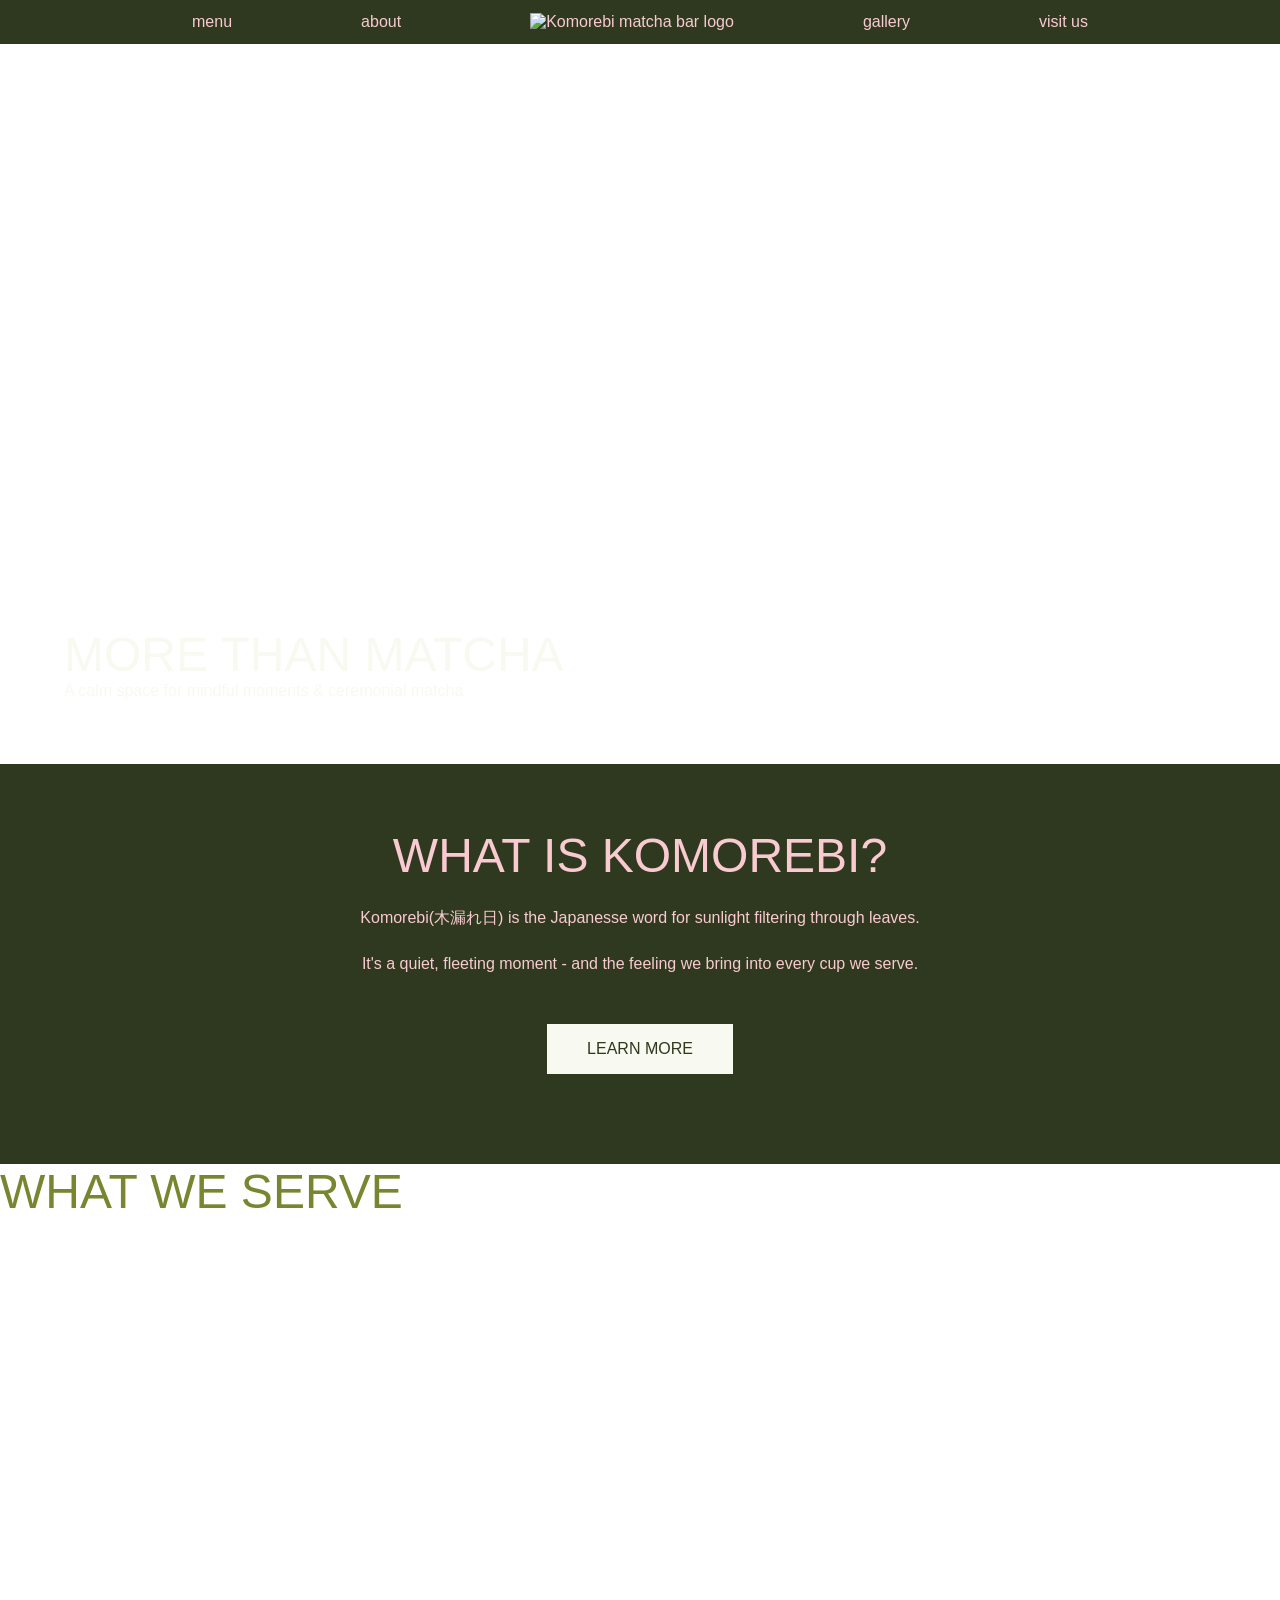
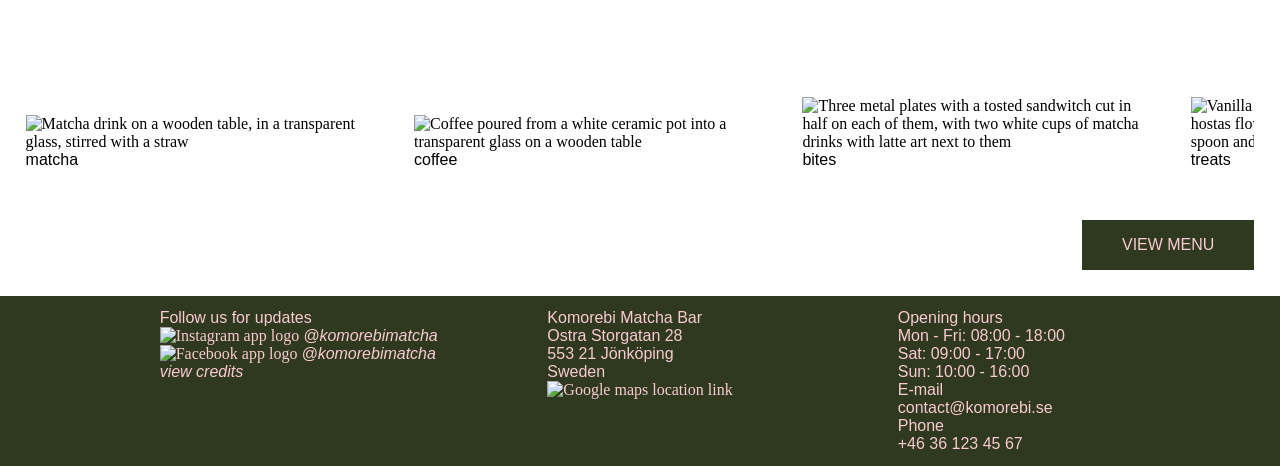
==== index.html @ c8e09ae4 "Finished css for homepage" ====
<!DOCTYPE html>
<html lang="en">
<head>
    <meta charset="UTF-8">
    <meta name="viewport" content="width=device-width, initial-scale=1.0">
    <link rel="stylesheet" href="https://use.typekit.net/qrz1wng.css">
    <link rel="stylesheet" href="https://use.typekit.net/qrz1wng.css">
    <link rel="stylesheet" href="CSS/main.css">
    <link rel="stylesheet" href="CSS/home.css">
    <title>Komorebi - Matcha Bar</title>
</head>
<body>
    <header>
        <a href="menu.html">menu</a>
        <a href="about.html">about</a>
        <a href="index.html"><img src="" alt="Komorebi matcha bar logo"></a>
        <a href="gallery.html">gallery</a>
        <a href="visit.html">visit us</a>
    </header>
    <main>
        <section id="hero">
            <h1>MORE THAN MATCHA</h1>
            <p>A calm space for mindful moments & ceremonial matcha</p>
        </section>
        <section id="about">
            <h1>WHAT IS KOMOREBI?</h1>
            <p>Komorebi(木漏れ日) is the Japanesse word for sunlight filtering through leaves.</p>
            <p>It's a quiet, fleeting moment - and the feeling we bring into every cup we serve.</p>
            <button id="white">LEARN MORE</button>
        </section>
        <section id="serve">
            <h1>WHAT WE SERVE</h1>
            <div id="items">
                <div class="serve-item">
                    <img src="" alt="Matcha drink on a wooden table, in a transparent glass, stirred with a straw">
                    <p>matcha</p>
                </div>
                <div class="serve-item">
                    <img src="" alt="Coffee poured from a white ceramic pot into a transparent glass on a wooden table">
                    <p>coffee</p>
                </div>
                <div class="serve-item">
                    <img src="" alt="Three metal plates with a tosted sandwitch cut in half on each of them, with two white cups of matcha drinks with latte art next to them">
                    <p>bites</p>
                </div>
                <div class="serve-item">
                    <img src="" alt="Vanilla ice cream topped with matcha and purple hostas flowers, served in a metal bowl placed with a spoon and napkins on a ceramic plate">
                    <p>treats</p>
                </div>
            </div>
            <button id="green">VIEW MENU</button>
        </section>

    </main>
    <footer>
        <section class="left">
            <h3>Follow us for updates</h3>
            <div class="social">
                <img src="" alt="Instagram app logo">
                <a href="">@komorebimatcha</a>
            </div>
            <div class="social">
                <img src="" alt="Facebook app logo">
                <a href="">@komorebimatcha</a>
            </div>
            <a href="credits.html">view credits</a>
        </section>
        <section class="middle">
            <h3>Komorebi Matcha Bar</h3>
            <p>Ostra Storgatan 28</p>
            <p>553 21 Jönköping</p>
            <p>Sweden</p>
            <img src="" alt="Google maps location link">
        </section>
        <section class="right">
            <h3>Opening hours</h3>
            <p>Mon - Fri: 08:00 - 18:00</p>
            <p>Sat: 09:00 - 17:00</p>
            <p>Sun: 10:00 - 16:00</p>
            <h3>E-mail</h3>
            <p>contact@komorebi.se</p>
            <h3>Phone</h3>
            <p>+46 36 123 45 67</p>
        </section>
    </footer>
    
</body>
</html>
---- CSS/main.css ----
* {
    margin: 0;
    padding: 0;
    box-sizing: border-box;
}

html {
    --dark-green: #2E391F;
    --pink: #FACAD1;
    --light-green: #788630;
    --white: #F8F9F0;
}

h1 {
    font-family: "am-novecento", sans-serif;
    font-weight: 400;
    font-style: normal;
    font-size: 3rem;
}

h2 {
    font-family: "poppins", sans-serif;
    font-weight: 300;
    font-style: normal;
    font-size: 1.5rem;
}

h3 {
    font-family: "poppins", sans-serif;
    font-weight: 500;
    font-style: normal;
    font-size: 1rem;
}

p {
    font-family: "poppins", sans-serif;
    font-weight: 300;
    font-style: normal;
    font-size: 1rem;
}

a {
    font-family: "poppins", sans-serif;
    font-weight: 300;
    font-style: normal;
}

header {
    background-color: var(--dark-green);
    color: var(--pink);
    display: flex;
    justify-content: space-between;
    align-items: center;
    padding: 1vw 15vw;
}

header a {
    color: var(--pink);
    text-decoration: none;
}

footer {
    background-color: var(--dark-green);
    color: var(--pink);
    padding: 2%;
    display: grid;
    grid-template-columns: repeat(3, 1fr);
    justify-items: center;
    padding: 1vw 10vw;
    /* flex-direction: row;
    justify-content: space-evenly; */
}

footer a {
    text-decoration: none;
    color: var(--pink);
    font-style: italic;
}
---- CSS/home.css ----
#hero {
    background-image: url("../images/hero.jpg");
    background-size: cover;
    background-position: center;
    height: 80vh;
    display: flex;
    flex-direction: column;
    justify-content: flex-end;
    align-items: left;
    padding: 5vw;
    color: var(--white);
}

#about {
    display: flex;
    flex-direction: column;
    align-items: center;
    padding: 5vw;
    gap: 2vw;
    background-color: var(--dark-green);
    color: var(--pink);
}

#serve {
    display: flex;
    flex-direction: column;
}

#serve h1 {
    color: var(--light-green);
}

#items {
    display: grid;
    grid-template-columns: repeat( 4 , 350px);
    /* flex-wrap: nowrap; */
    overflow-x: auto;
    gap: 3vw;
    margin: 2vw;
}

.serve-item {
    /* width: 200px; */
    aspect-ratio: 2/3;
    justify-items: center;
    align-content: flex-end;
    /* background-color: var(--pink); */
}

button {
    border: none;
    padding: 1rem 2.5rem;
    font-family: "poppins", sans-serif;
    font-weight: 500;
    font-style: normal;
    font-size: 1rem;
    margin: 2vw;
    cursor: pointer;
}

#white {
    background-color: var(--white);
    color: var(--dark-green);
}

#green {
    background-color: var(--dark-green);
    color: var(--pink);
    align-self: flex-end;
}
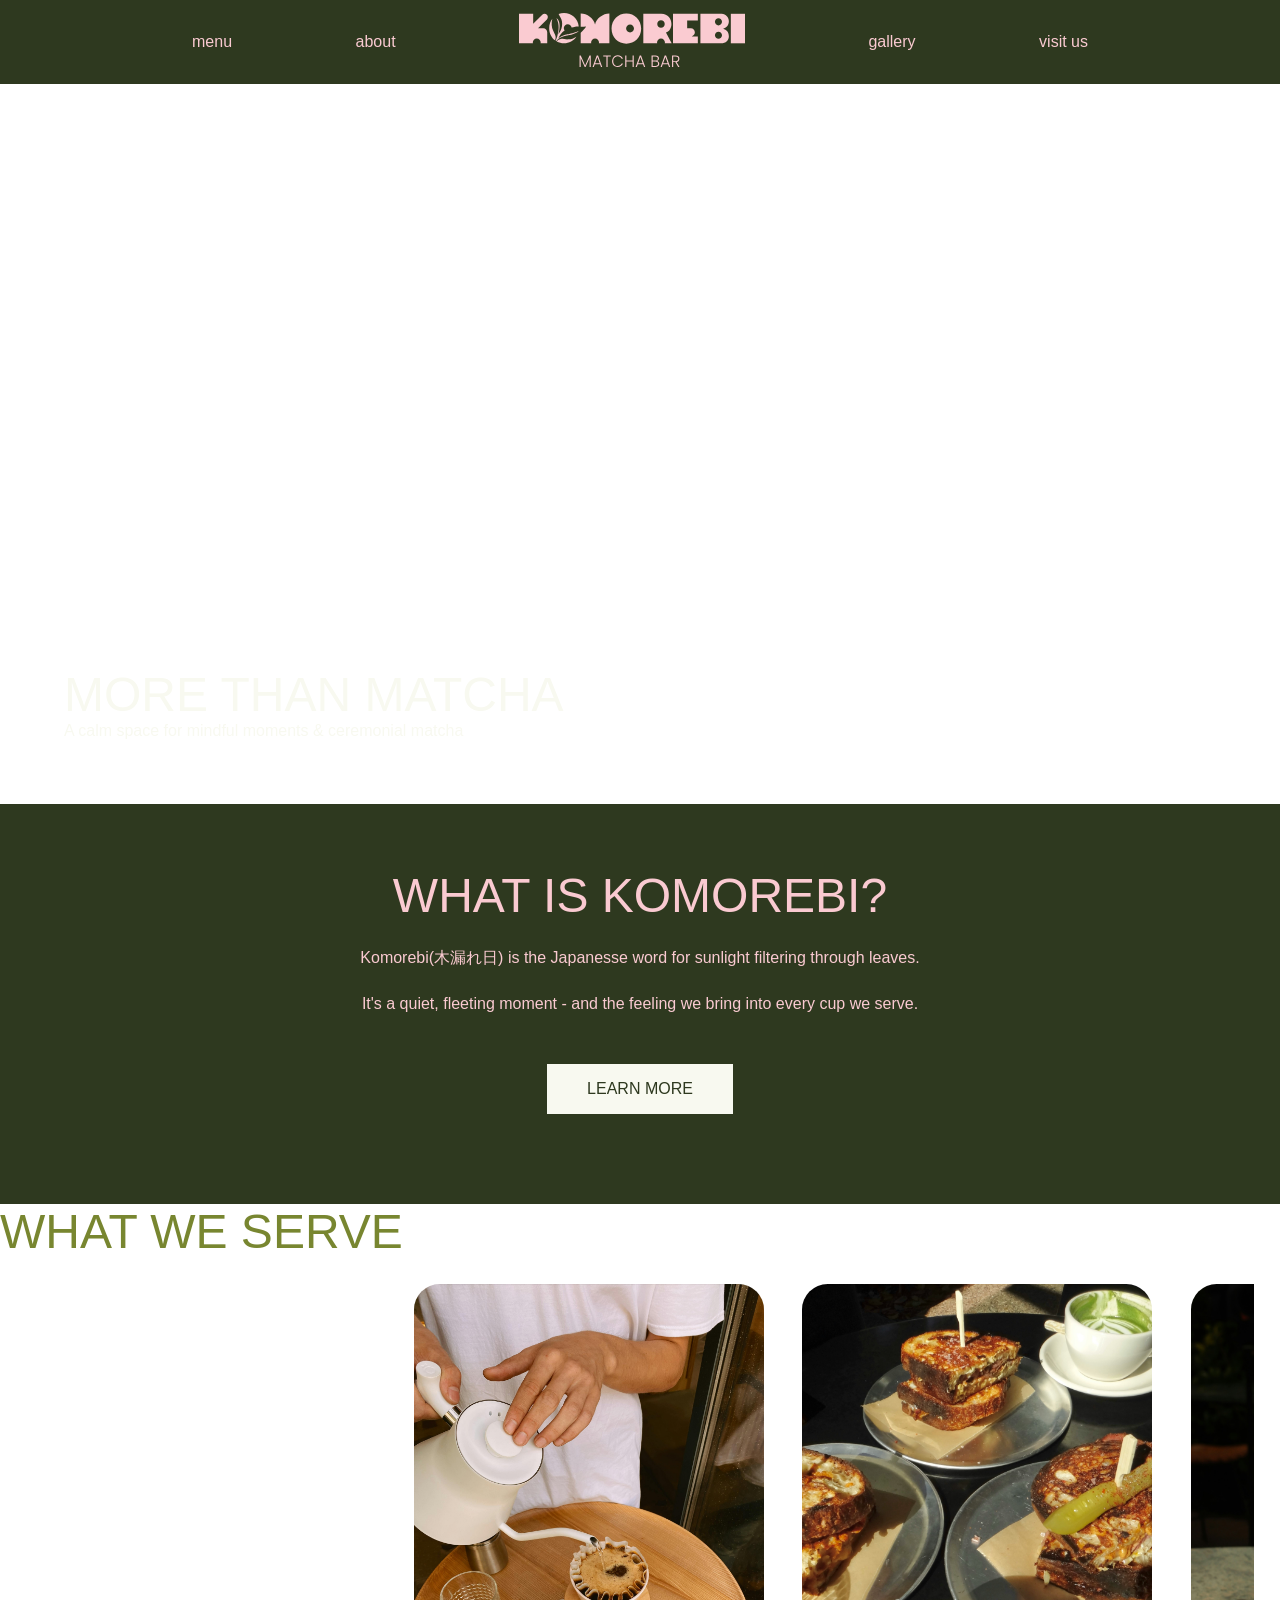
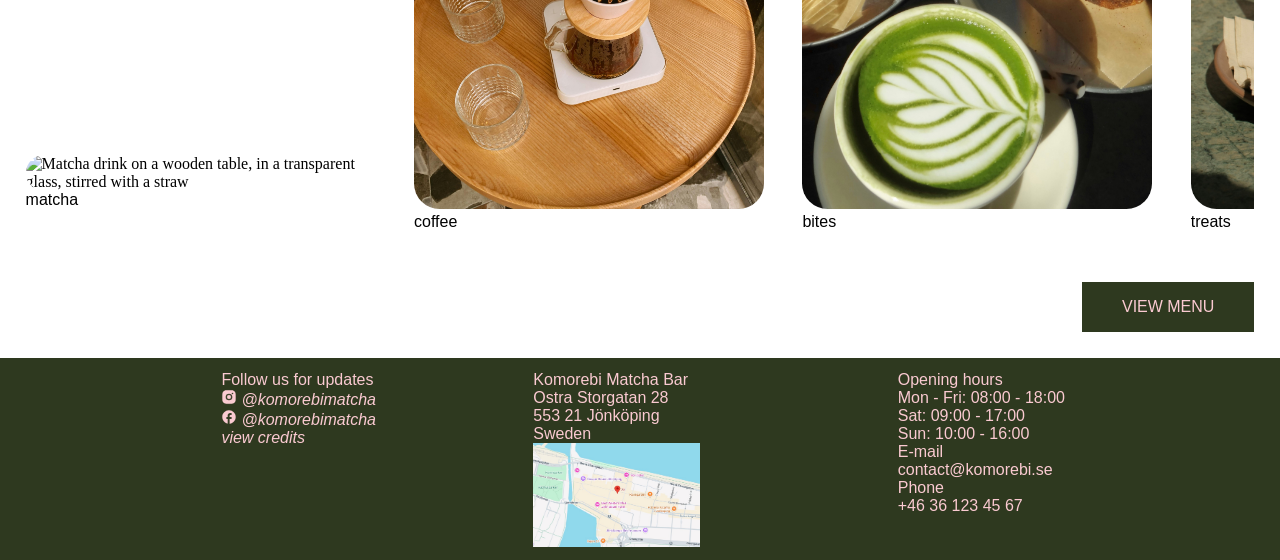
==== commit 0be5d922: "Filled all photos and icons" ====
--- a/index.html
+++ b/index.html
@@ -13,7 +13,7 @@
     <header>
         <a href="menu.html">menu</a>
         <a href="about.html">about</a>
-        <a href="index.html"><img src="" alt="Komorebi matcha bar logo"></a>
+        <a href="index.html"><img src="PHOTOS/logo.svg" alt="Komorebi matcha bar logo"></a>
         <a href="gallery.html">gallery</a>
         <a href="visit.html">visit us</a>
     </header>
@@ -32,19 +32,19 @@
             <h1>WHAT WE SERVE</h1>
             <div id="items">
                 <div class="serve-item">
-                    <img src="" alt="Matcha drink on a wooden table, in a transparent glass, stirred with a straw">
+                    <img src="PHOTOS\iced-matcha-swirl.jpg" alt="Matcha drink on a wooden table, in a transparent glass, stirred with a straw">
                     <p>matcha</p>
                 </div>
                 <div class="serve-item">
-                    <img src="" alt="Coffee poured from a white ceramic pot into a transparent glass on a wooden table">
+                    <img src="PHOTOS\filter-coffee.jpg" alt="Coffee poured from a white ceramic pot into a transparent glass on a wooden table">
                     <p>coffee</p>
                 </div>
                 <div class="serve-item">
-                    <img src="" alt="Three metal plates with a tosted sandwitch cut in half on each of them, with two white cups of matcha drinks with latte art next to them">
+                    <img src="PHOTOS\bites.jpg" alt="Three metal plates with a tosted sandwitch cut in half on each of them, with two white cups of matcha drinks with latte art next to them">
                     <p>bites</p>
                 </div>
                 <div class="serve-item">
-                    <img src="" alt="Vanilla ice cream topped with matcha and purple hostas flowers, served in a metal bowl placed with a spoon and napkins on a ceramic plate">
+                    <img src="PHOTOS\matcha-soft-serve.jpg" alt="Vanilla ice cream topped with matcha and purple hostas flowers, served in a metal bowl placed with a spoon and napkins on a ceramic plate">
                     <p>treats</p>
                 </div>
             </div>
@@ -56,11 +56,11 @@
         <section class="left">
             <h3>Follow us for updates</h3>
             <div class="social">
-                <img src="" alt="Instagram app logo">
+                <img src="PHOTOS\instagram-icon.svg" alt="Instagram app logo">
                 <a href="">@komorebimatcha</a>
             </div>
             <div class="social">
-                <img src="" alt="Facebook app logo">
+                <img src="PHOTOS\facebook-icon.svg" alt="Facebook app logo">
                 <a href="">@komorebimatcha</a>
             </div>
             <a href="credits.html">view credits</a>
@@ -70,7 +70,7 @@
             <p>Ostra Storgatan 28</p>
             <p>553 21 Jönköping</p>
             <p>Sweden</p>
-            <img src="" alt="Google maps location link">
+            <img src="PHOTOS\maps-location.jpg" alt="Google maps location link">
         </section>
         <section class="right">
             <h3>Opening hours</h3>
--- a/CSS/main.css
+++ b/CSS/main.css
@@ -54,6 +54,10 @@
     padding: 1vw 15vw;
 }
 
+header img {
+    height: 6vh;
+}
+
 header a {
     color: var(--pink);
     text-decoration: none;
@@ -62,7 +66,7 @@
 footer {
     background-color: var(--dark-green);
     color: var(--pink);
-    padding: 2%;
+    /* padding: 2%; */
     display: grid;
     grid-template-columns: repeat(3, 1fr);
     justify-items: center;
@@ -75,4 +79,22 @@
     text-decoration: none;
     color: var(--pink);
     font-style: italic;
+}
+
+footer .middle img {
+    width: 60%;
+    height: auto;
+}
+
+footer .middle {
+    grid-column: 2;
+    padding: 0 0 0 5vw;
+    display: flex;
+    flex-direction: column;
+    align-self: center;
+    /* align-items: center; */
+}
+
+footer .left img {
+    height: 1rem;
 }
--- a/CSS/home.css
+++ b/CSS/home.css
@@ -1,5 +1,5 @@
 #hero {
-    background-image: url("../images/hero.jpg");
+    background-image: url("../PHOTOS/landing-page-hero.jpg");
     background-size: cover;
     background-position: center;
     height: 80vh;
@@ -37,6 +37,7 @@
     overflow-x: auto;
     gap: 3vw;
     margin: 2vw;
+    scrollbar-width: none;
 }
 
 .serve-item {
@@ -45,6 +46,11 @@
     justify-items: center;
     align-content: flex-end;
     /* background-color: var(--pink); */
+}
+
+.serve-item img {
+    height: 100%;
+    border-radius: 2vw;
 }
 
 button {
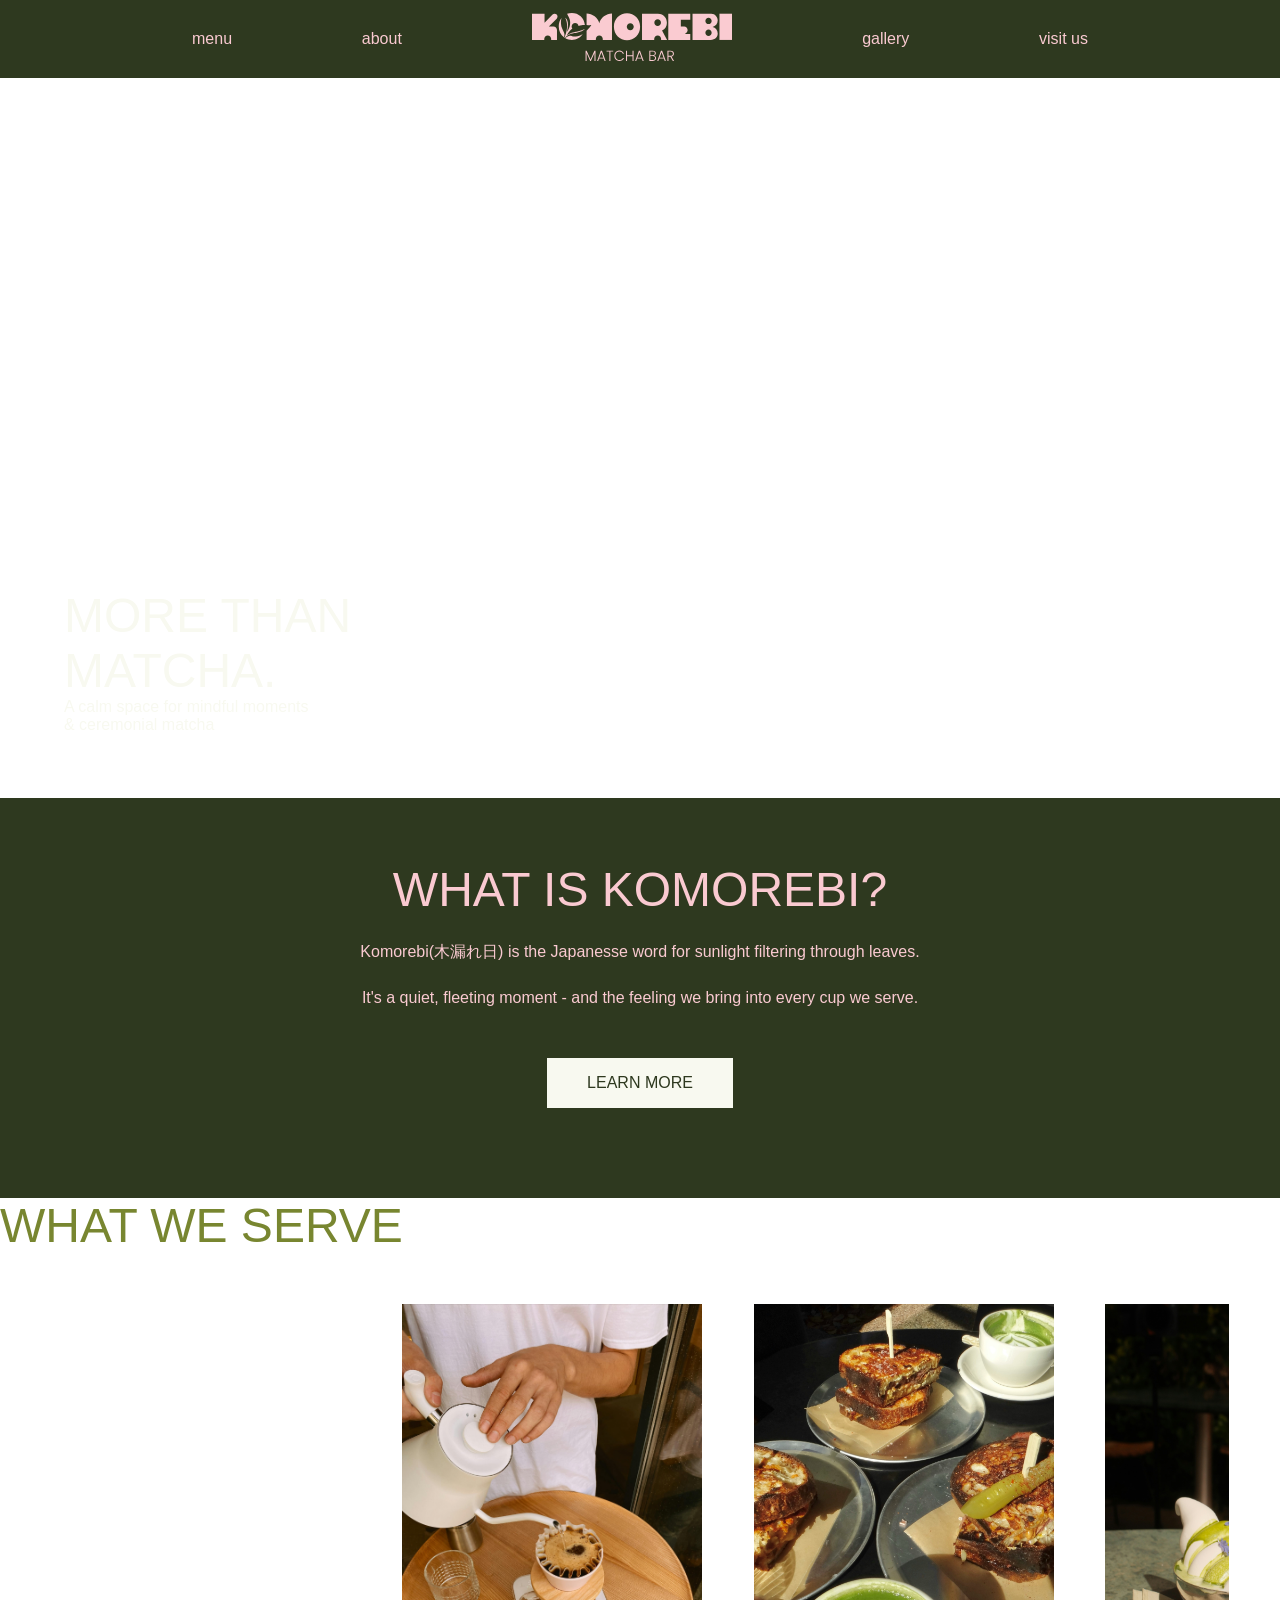
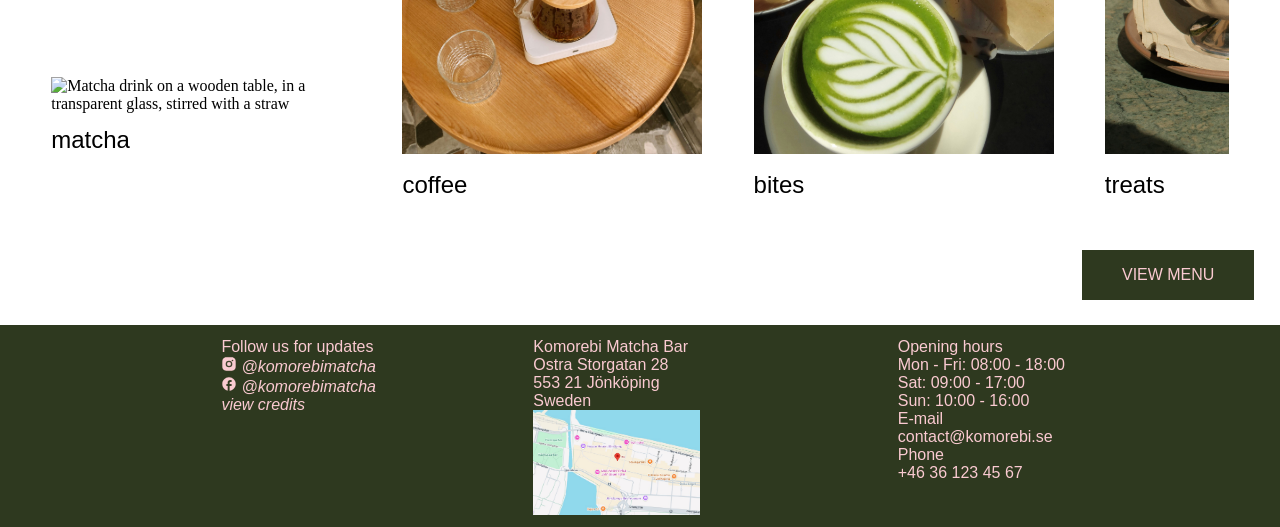
==== commit fb1af4f9: "Small changes" ====
--- a/index.html
+++ b/index.html
@@ -19,8 +19,8 @@
     </header>
     <main>
         <section id="hero">
-            <h1>MORE THAN MATCHA</h1>
-            <p>A calm space for mindful moments & ceremonial matcha</p>
+            <h1>MORE THAN <br>MATCHA.</h1>
+            <p>A calm space for mindful moments <br>& ceremonial matcha</p>
         </section>
         <section id="about">
             <h1>WHAT IS KOMOREBI?</h1>
@@ -33,19 +33,19 @@
             <div id="items">
                 <div class="serve-item">
                     <img src="PHOTOS\iced-matcha-swirl.jpg" alt="Matcha drink on a wooden table, in a transparent glass, stirred with a straw">
-                    <p>matcha</p>
+                    <h2>matcha</h2>
                 </div>
                 <div class="serve-item">
                     <img src="PHOTOS\filter-coffee.jpg" alt="Coffee poured from a white ceramic pot into a transparent glass on a wooden table">
-                    <p>coffee</p>
+                    <h2>coffee</h2>
                 </div>
                 <div class="serve-item">
                     <img src="PHOTOS\bites.jpg" alt="Three metal plates with a tosted sandwitch cut in half on each of them, with two white cups of matcha drinks with latte art next to them">
-                    <p>bites</p>
+                    <h2>bites</h2>
                 </div>
                 <div class="serve-item">
                     <img src="PHOTOS\matcha-soft-serve.jpg" alt="Vanilla ice cream topped with matcha and purple hostas flowers, served in a metal bowl placed with a spoon and napkins on a ceramic plate">
-                    <p>treats</p>
+                    <h2>treats</h2>
                 </div>
             </div>
             <button id="green">VIEW MENU</button>
--- a/CSS/main.css
+++ b/CSS/main.css
@@ -2,6 +2,72 @@
     margin: 0;
     padding: 0;
     box-sizing: border-box;
+}
+
+@media (max-width: 1190px) {
+    html{
+        font-size: 14px;
+    }
+}
+
+@media (max-width: 1090px){
+    html{
+        font-size: 12px;
+    }
+}
+
+@media (min-width: 901px) {
+    h2 {
+        font-size: 1.5rem;
+    }
+
+    p,h3,a {
+        font-size: 1rem;
+    }
+}
+
+@media (max-width: 900px) {
+    html{
+        font-size: 10px;
+    }
+
+    p, h3, a {
+        font-size: 1.2rem;
+    }
+
+    h2 {
+        font-size: 1.8rem;
+    }
+}
+
+@media (max-width: 750px) {
+    html{
+        font-size: 8px;
+    }
+
+    p,h3,a {
+        font-size: 1.5rem;
+    }
+
+    h2 {
+        font-size: 2.25rem;
+    }
+}
+
+@media (max-width: 600px) {
+    html{
+        font-size: 6px;
+    }
+
+    p,h3,a {
+        font-size: 2rem;
+    }
+}
+
+@media (max-width: 450px) {
+    html{
+        font-size: 4px;
+    }
 }
 
 html {
@@ -22,21 +88,21 @@
     font-family: "poppins", sans-serif;
     font-weight: 300;
     font-style: normal;
-    font-size: 1.5rem;
+    /* font-size: 1.5rem; */
 }
 
 h3 {
     font-family: "poppins", sans-serif;
     font-weight: 500;
     font-style: normal;
-    font-size: 1rem;
+    /* font-size: 1rem; */
 }
 
 p {
     font-family: "poppins", sans-serif;
     font-weight: 300;
     font-style: normal;
-    font-size: 1rem;
+    /* font-size: 1rem; */
 }
 
 a {
@@ -55,7 +121,7 @@
 }
 
 header img {
-    height: 6vh;
+    height: 3rem;
 }
 
 header a {
--- a/CSS/home.css
+++ b/CSS/home.css
@@ -32,11 +32,11 @@
 
 #items {
     display: grid;
-    grid-template-columns: repeat( 4 , 350px);
+    grid-template-columns: repeat( 4 , 300px);
     /* flex-wrap: nowrap; */
     overflow-x: auto;
-    gap: 3vw;
-    margin: 2vw;
+    gap: 4vw;
+    margin: 4vw 4vw 2vw 4vw;
     scrollbar-width: none;
 }
 
@@ -50,7 +50,11 @@
 
 .serve-item img {
     height: 100%;
-    border-radius: 2vw;
+    /* border-radius: 2vw; */
+}
+
+.serve-item h2 {
+    padding: 1vw 0 0 0;
 }
 
 button {
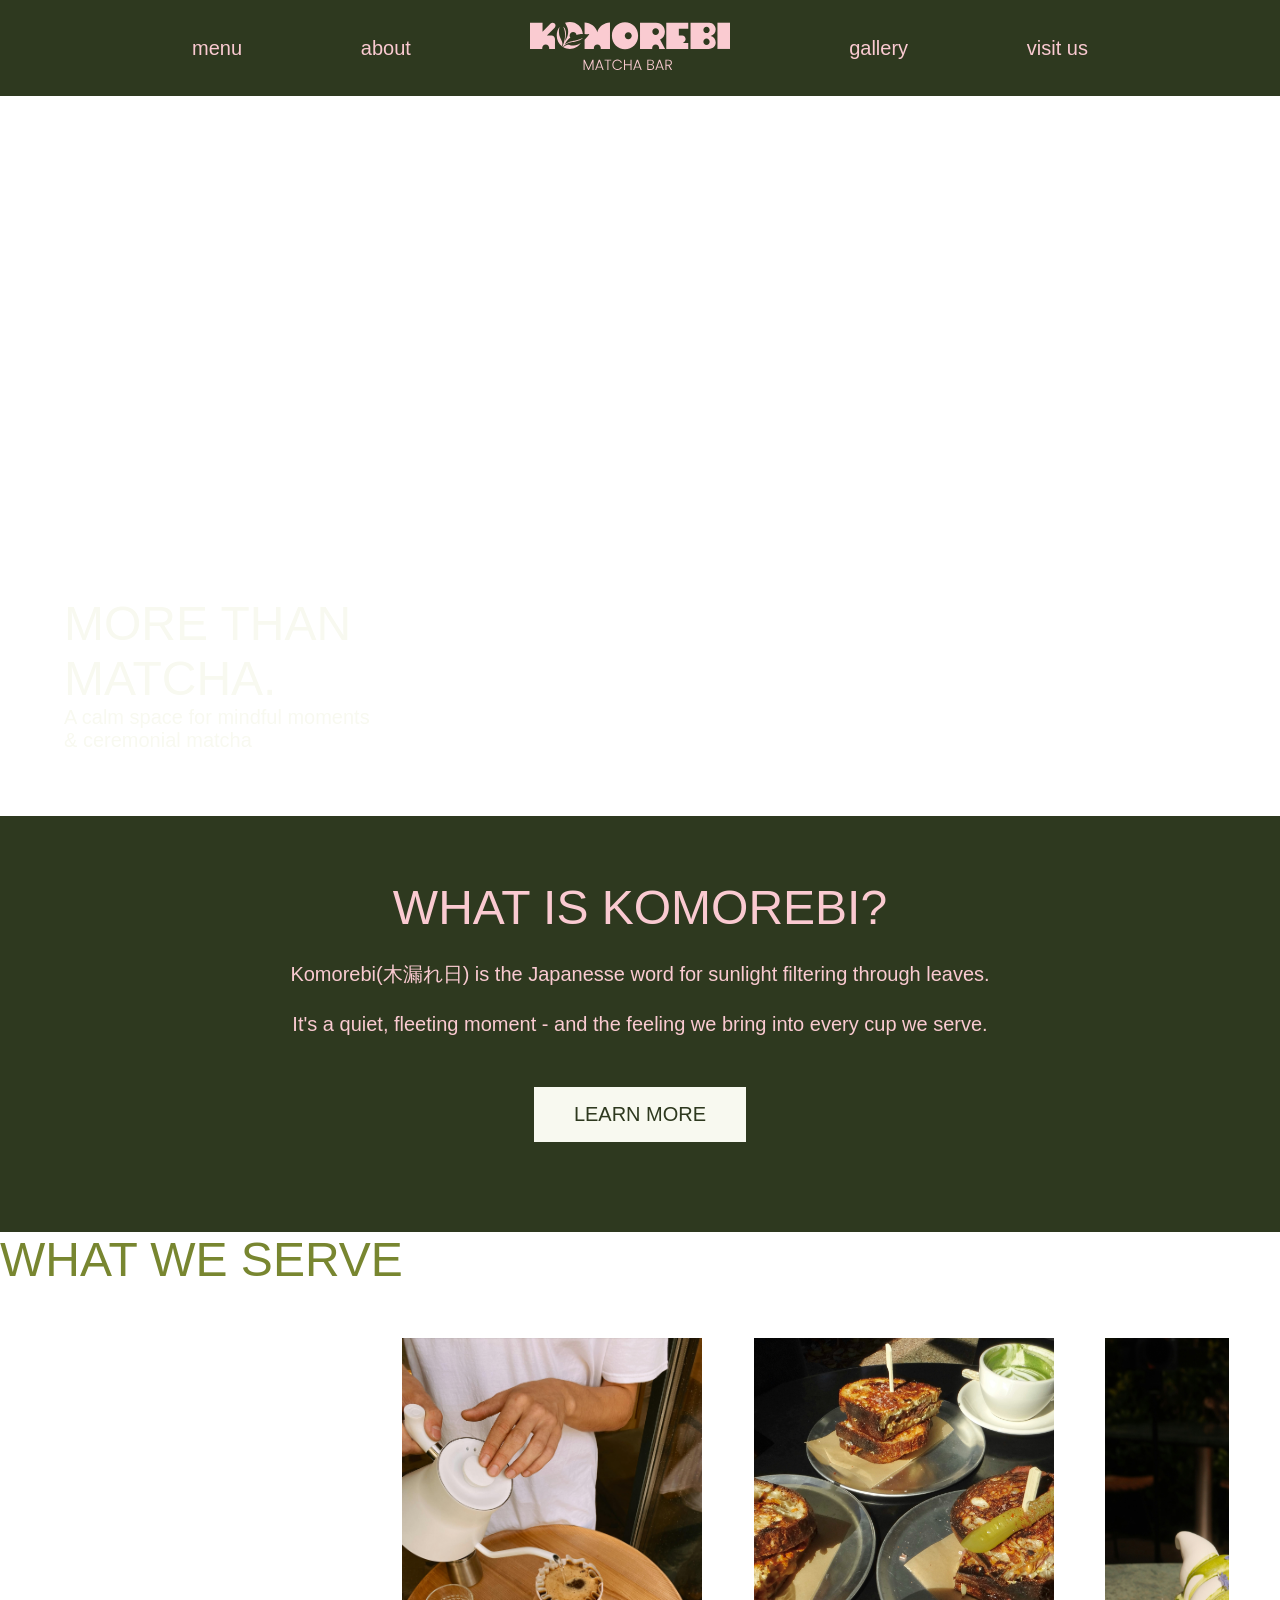
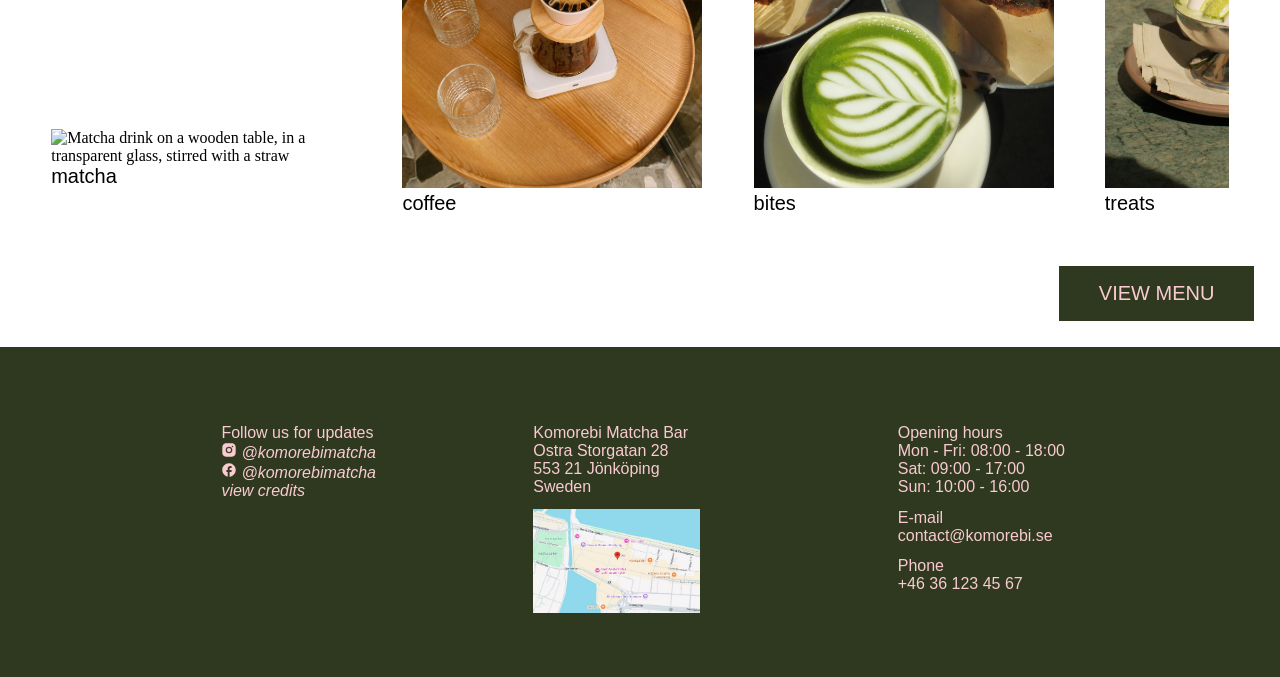
==== commit ee6a261a: "Small fixes" ====
--- a/index.html
+++ b/index.html
@@ -33,19 +33,19 @@
             <div id="items">
                 <div class="serve-item">
                     <img src="PHOTOS\iced-matcha-swirl.jpg" alt="Matcha drink on a wooden table, in a transparent glass, stirred with a straw">
-                    <h2>matcha</h2>
+                    <p>matcha</p>
                 </div>
                 <div class="serve-item">
                     <img src="PHOTOS\filter-coffee.jpg" alt="Coffee poured from a white ceramic pot into a transparent glass on a wooden table">
-                    <h2>coffee</h2>
+                    <p>coffee</p>
                 </div>
                 <div class="serve-item">
                     <img src="PHOTOS\bites.jpg" alt="Three metal plates with a tosted sandwitch cut in half on each of them, with two white cups of matcha drinks with latte art next to them">
-                    <h2>bites</h2>
+                    <p>bites</p>
                 </div>
                 <div class="serve-item">
                     <img src="PHOTOS\matcha-soft-serve.jpg" alt="Vanilla ice cream topped with matcha and purple hostas flowers, served in a metal bowl placed with a spoon and napkins on a ceramic plate">
-                    <h2>treats</h2>
+                    <p>treats</p>
                 </div>
             </div>
             <button id="green">VIEW MENU</button>
--- a/CSS/main.css
+++ b/CSS/main.css
@@ -18,49 +18,69 @@
 
 @media (min-width: 901px) {
     h2 {
+        font-size: 1.7rem;
+    }
+
+    p,h3,a {
+        font-size: 1.25rem;
+    }
+
+    button{
+        font-size: 1.25rem;
+    }
+}
+
+@media (max-width: 900px) {
+    html{
+        font-size: 10px;
+    }
+
+    p, h3, a {
         font-size: 1.5rem;
     }
 
-    p,h3,a {
-        font-size: 1rem;
-    }
-}
-
-@media (max-width: 900px) {
-    html{
-        font-size: 10px;
-    }
-
-    p, h3, a {
-        font-size: 1.2rem;
-    }
-
-    h2 {
-        font-size: 1.8rem;
+    h2 {
+        font-size: 2rem;
+    }
+
+    button{
+        font-size: 1.5rem;
     }
 }
 
 @media (max-width: 750px) {
     html{
         font-size: 8px;
-    }
-
-    p,h3,a {
-        font-size: 1.5rem;
-    }
-
-    h2 {
-        font-size: 2.25rem;
-    }
-}
-
-@media (max-width: 600px) {
-    html{
-        font-size: 6px;
     }
 
     p,h3,a {
         font-size: 2rem;
+    }
+
+    h2 {
+        font-size: 2.5rem;
+    }
+
+    button{
+        font-size: 2rem;
+    }
+}
+
+@media (max-width: 600px) {
+    html{
+        font-size: 6px;
+    }
+
+    p,h3,a {
+        font-size: 2.25rem;
+    }
+
+    h2 {
+        font-size: 2.75rem;
+    }
+
+    button{
+        font-size: 2.25rem;
     }
 }
 
@@ -118,6 +138,14 @@
     justify-content: space-between;
     align-items: center;
     padding: 1vw 15vw;
+    position: fixed;
+    width: 100%;
+    top: 0;
+    height: 6rem;
+}
+
+body{
+    padding-top: 6rem;
 }
 
 header img {
@@ -136,20 +164,31 @@
     display: grid;
     grid-template-columns: repeat(3, 1fr);
     justify-items: center;
-    padding: 1vw 10vw;
+    padding: 5vw 10vw;
     /* flex-direction: row;
     justify-content: space-evenly; */
 }
 
+footer p {
+    font-size: 1rem;
+}
+
+footer h3 {
+    padding-top: 1vw;
+    font-size: 1rem;
+}
+
 footer a {
     text-decoration: none;
     color: var(--pink);
     font-style: italic;
+    font-size: 1rem;
 }
 
 footer .middle img {
     width: 60%;
     height: auto;
+    padding-top: 1vw;
 }
 
 footer .middle {
--- a/CSS/home.css
+++ b/CSS/home.css
@@ -63,7 +63,7 @@
     font-family: "poppins", sans-serif;
     font-weight: 500;
     font-style: normal;
-    font-size: 1rem;
+    /* font-size: 1rem; */
     margin: 2vw;
     cursor: pointer;
 }
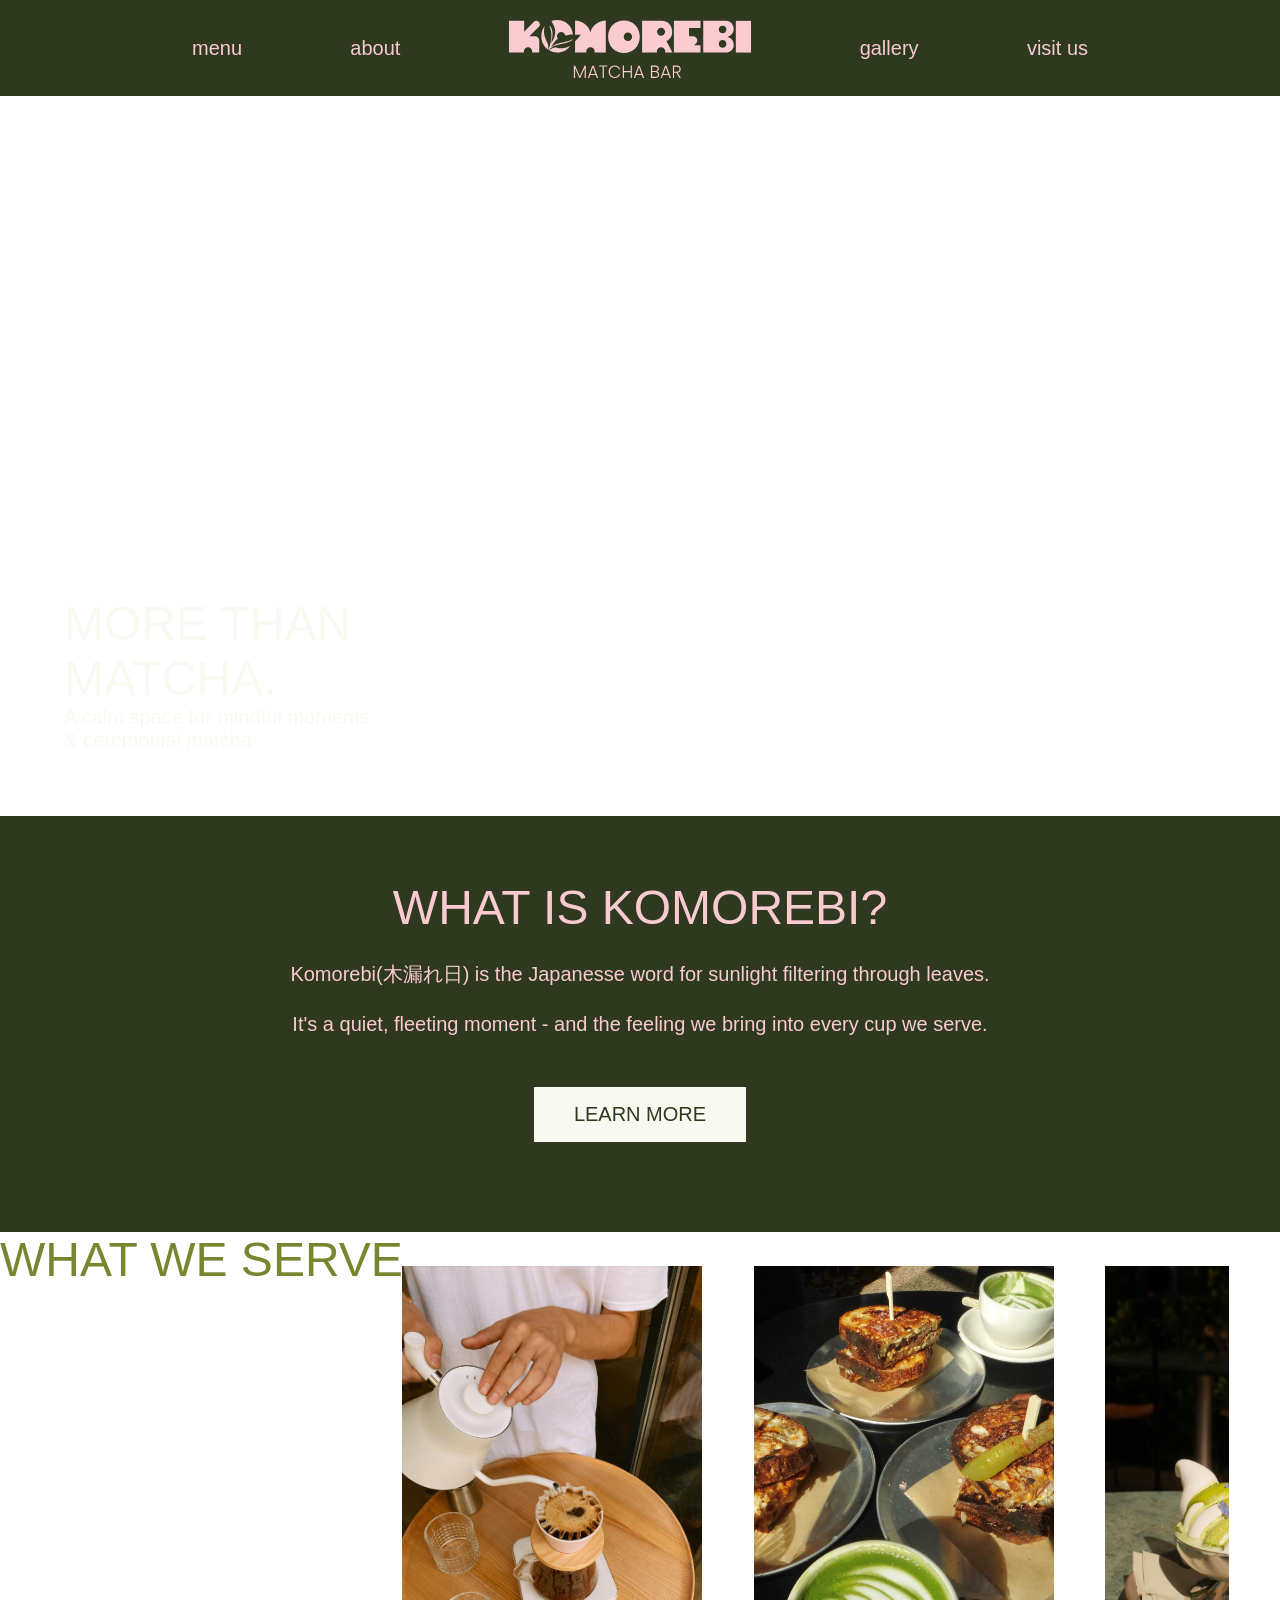
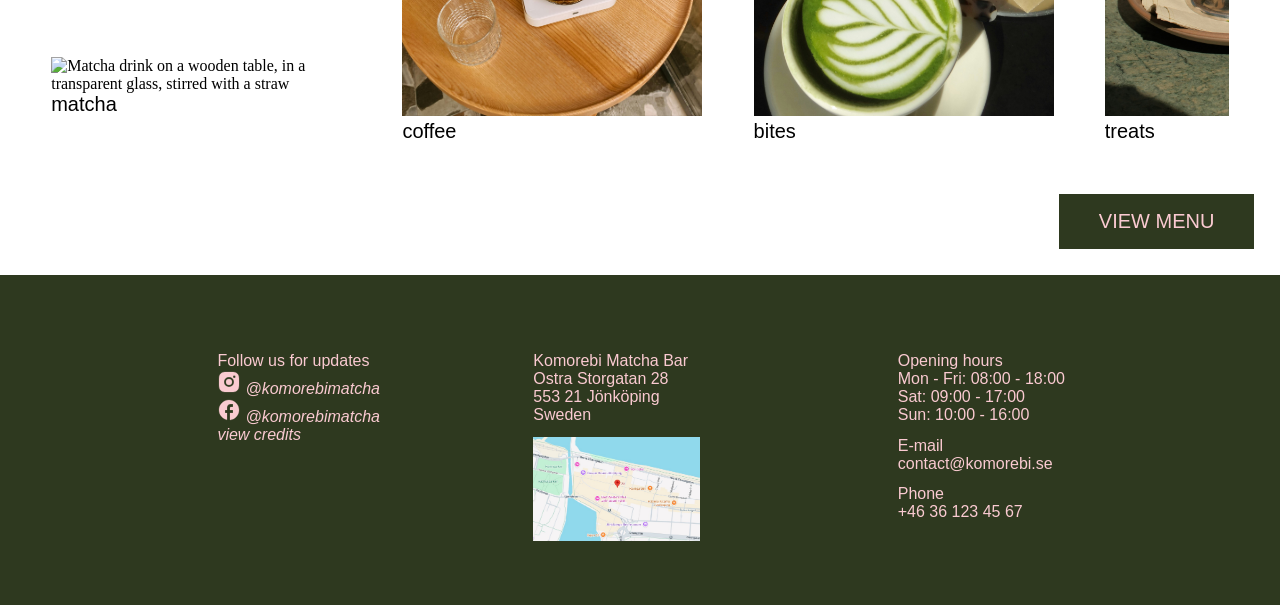
==== commit 4deda6fd: "linked buttons on landing page" ====
--- a/index.html
+++ b/index.html
@@ -1,88 +1,110 @@
-<!DOCTYPE html>
+<!doctype html>
 <html lang="en">
-<head>
-    <meta charset="UTF-8">
-    <meta name="viewport" content="width=device-width, initial-scale=1.0">
-    <link rel="stylesheet" href="https://use.typekit.net/qrz1wng.css">
-    <link rel="stylesheet" href="https://use.typekit.net/qrz1wng.css">
-    <link rel="stylesheet" href="CSS/main.css">
-    <link rel="stylesheet" href="CSS/home.css">
+  <head>
+    <meta charset="UTF-8" />
+    <meta name="viewport" content="width=device-width, initial-scale=1.0" />
+    <link rel="stylesheet" href="https://use.typekit.net/qrz1wng.css" />
+    <link rel="stylesheet" href="https://use.typekit.net/qrz1wng.css" />
+    <link rel="stylesheet" href="CSS/main.css" />
+    <link rel="stylesheet" href="CSS/home.css" />
     <title>Komorebi - Matcha Bar</title>
-</head>
-<body>
+  </head>
+  <body>
     <header>
-        <a href="menu.html">menu</a>
-        <a href="about.html">about</a>
-        <a href="index.html"><img src="PHOTOS/logo.svg" alt="Komorebi matcha bar logo"></a>
-        <a href="gallery.html">gallery</a>
-        <a href="visit.html">visit us</a>
+      <a href="menu.html">menu</a>
+      <a href="about.html">about</a>
+      <a href="index.html"
+        ><img src="PHOTOS/logo.svg" alt="Komorebi matcha bar logo"
+      /></a>
+      <a href="gallery.html">gallery</a>
+      <a href="visit.html">visit us</a>
     </header>
     <main>
-        <section id="hero">
-            <h1>MORE THAN <br>MATCHA.</h1>
-            <p>A calm space for mindful moments <br>& ceremonial matcha</p>
-        </section>
-        <section id="about">
-            <h1>WHAT IS KOMOREBI?</h1>
-            <p>Komorebi(木漏れ日) is the Japanesse word for sunlight filtering through leaves.</p>
-            <p>It's a quiet, fleeting moment - and the feeling we bring into every cup we serve.</p>
-            <button id="white">LEARN MORE</button>
-        </section>
-        <section id="serve">
-            <h1>WHAT WE SERVE</h1>
-            <div id="items">
-                <div class="serve-item">
-                    <img src="PHOTOS\iced-matcha-swirl.jpg" alt="Matcha drink on a wooden table, in a transparent glass, stirred with a straw">
-                    <p>matcha</p>
-                </div>
-                <div class="serve-item">
-                    <img src="PHOTOS\filter-coffee.jpg" alt="Coffee poured from a white ceramic pot into a transparent glass on a wooden table">
-                    <p>coffee</p>
-                </div>
-                <div class="serve-item">
-                    <img src="PHOTOS\bites.jpg" alt="Three metal plates with a tosted sandwitch cut in half on each of them, with two white cups of matcha drinks with latte art next to them">
-                    <p>bites</p>
-                </div>
-                <div class="serve-item">
-                    <img src="PHOTOS\matcha-soft-serve.jpg" alt="Vanilla ice cream topped with matcha and purple hostas flowers, served in a metal bowl placed with a spoon and napkins on a ceramic plate">
-                    <p>treats</p>
-                </div>
-            </div>
-            <button id="green">VIEW MENU</button>
-        </section>
-
+      <section id="hero">
+        <h1>MORE THAN <br />MATCHA.</h1>
+        <p>A calm space for mindful moments <br />& ceremonial matcha</p>
+      </section>
+      <section id="about">
+        <h1>WHAT IS KOMOREBI?</h1>
+        <p>
+          Komorebi(木漏れ日) is the Japanesse word for sunlight filtering
+          through leaves.
+        </p>
+        <p>
+          It's a quiet, fleeting moment - and the feeling we bring into every
+          cup we serve.
+        </p>
+        <button id="white" onclick="window.location.href = 'about.html'">
+          LEARN MORE
+        </button>
+      </section>
+      <section id="serve">
+        <h1>WHAT WE SERVE</h1>
+        <div id="items">
+          <div class="serve-item">
+            <img
+              src="PHOTOS\iced-matcha-swirl.jpg"
+              alt="Matcha drink on a wooden table, in a transparent glass, stirred with a straw"
+            />
+            <p>matcha</p>
+          </div>
+          <div class="serve-item">
+            <img
+              src="PHOTOS\filter-coffee.jpg"
+              alt="Coffee poured from a white ceramic pot into a transparent glass on a wooden table"
+            />
+            <p>coffee</p>
+          </div>
+          <div class="serve-item">
+            <img
+              src="PHOTOS\bites.jpg"
+              alt="Three metal plates with a tosted sandwitch cut in half on each of them, with two white cups of matcha drinks with latte art next to them"
+            />
+            <p>bites</p>
+          </div>
+          <div class="serve-item">
+            <img
+              src="PHOTOS\matcha-soft-serve.jpg"
+              alt="Vanilla ice cream topped with matcha and purple hostas flowers, served in a metal bowl placed with a spoon and napkins on a ceramic plate"
+            />
+            <p>treats</p>
+          </div>
+        </div>
+        <button id="green" onclick="window.location.href = 'menu.html'">
+          VIEW MENU
+        </button>
+      </section>
     </main>
     <footer>
-        <section class="left">
-            <h3>Follow us for updates</h3>
-            <div class="social">
-                <img src="PHOTOS\instagram-icon.svg" alt="Instagram app logo">
-                <a href="">@komorebimatcha</a>
-            </div>
-            <div class="social">
-                <img src="PHOTOS\facebook-icon.svg" alt="Facebook app logo">
-                <a href="">@komorebimatcha</a>
-            </div>
-            <a href="credits.html">view credits</a>
-        </section>
-        <section class="middle">
-            <h3>Komorebi Matcha Bar</h3>
-            <p>Ostra Storgatan 28</p>
-            <p>553 21 Jönköping</p>
-            <p>Sweden</p>
-            <img src="PHOTOS\maps-location.jpg" alt="Google maps location link">
-        </section>
-        <section class="right">
-            <h3>Opening hours</h3>
-            <p>Mon - Fri: 08:00 - 18:00</p>
-            <p>Sat: 09:00 - 17:00</p>
-            <p>Sun: 10:00 - 16:00</p>
-            <h3>E-mail</h3>
-            <p>contact@komorebi.se</p>
-            <h3>Phone</h3>
-            <p>+46 36 123 45 67</p>
-        </section>
+      <section class="left">
+        <h3>Follow us for updates</h3>
+        <div class="social">
+          <img src="PHOTOS\instagram-icon.svg" alt="Instagram app logo" />
+          <a href="">@komorebimatcha</a>
+        </div>
+        <div class="social">
+          <img src="PHOTOS\facebook-icon.svg" alt="Facebook app logo" />
+          <a href="">@komorebimatcha</a>
+        </div>
+        <a href="credits.html">view credits</a>
+      </section>
+      <section class="middle">
+        <h3>Komorebi Matcha Bar</h3>
+        <p>Ostra Storgatan 28</p>
+        <p>553 21 Jönköping</p>
+        <p>Sweden</p>
+        <img src="PHOTOS\maps-location.jpg" alt="Google maps location link" />
+      </section>
+      <section class="right">
+        <h3>Opening hours</h3>
+        <p>Mon - Fri: 08:00 - 18:00</p>
+        <p>Sat: 09:00 - 17:00</p>
+        <p>Sun: 10:00 - 16:00</p>
+        <h3>E-mail</h3>
+        <p>contact@komorebi.se</p>
+        <h3>Phone</h3>
+        <p>+46 36 123 45 67</p>
+      </section>
     </footer>
-    
-</body>
-</html>+  </body>
+</html>
--- a/CSS/main.css
+++ b/CSS/main.css
@@ -21,13 +21,17 @@
         font-size: 1.7rem;
     }
 
-    p,h3,a {
+    p,h3,a,input::placeholder, textarea::placeholder, input, textarea {
         font-size: 1.25rem;
     }
 
     button{
         font-size: 1.25rem;
     }
+
+    footer p, footer h3, footer a {
+    font-size: 1rem;
+    }
 }
 
 @media (max-width: 900px) {
@@ -35,7 +39,7 @@
         font-size: 10px;
     }
 
-    p, h3, a {
+    p, h3, a, input::placeholder, textarea::placeholder, input, textarea {
         font-size: 1.5rem;
     }
 
@@ -46,6 +50,10 @@
     button{
         font-size: 1.5rem;
     }
+
+    footer p, footer h3, footer a {
+    font-size: 1rem;
+    }
 }
 
 @media (max-width: 750px) {
@@ -53,7 +61,7 @@
         font-size: 8px;
     }
 
-    p,h3,a {
+    p,h3,a,input::placeholder, textarea::placeholder, input, textarea {
         font-size: 2rem;
     }
 
@@ -64,6 +72,10 @@
     button{
         font-size: 2rem;
     }
+
+    footer p, footer h3, footer a {
+    font-size: 1.5rem;
+    }
 }
 
 @media (max-width: 600px) {
@@ -71,7 +83,7 @@
         font-size: 6px;
     }
 
-    p,h3,a {
+    p,h3,a,input::placeholder, textarea::placeholder, input, textarea {
         font-size: 2.25rem;
     }
 
@@ -81,6 +93,10 @@
 
     button{
         font-size: 2.25rem;
+    }
+
+    footer p, footer h3, footer a {
+    font-size: 1.75rem;
     }
 }
 
@@ -123,6 +139,7 @@
     font-weight: 300;
     font-style: normal;
     /* font-size: 1rem; */
+    text-wrap: pretty;
 }
 
 a {
@@ -142,6 +159,7 @@
     width: 100%;
     top: 0;
     height: 6rem;
+    z-index: 2;
 }
 
 body{
@@ -149,7 +167,8 @@
 }
 
 header img {
-    height: 3rem;
+    height: 4rem;
+    padding-top: 6px;
 }
 
 header a {
@@ -169,20 +188,14 @@
     justify-content: space-evenly; */
 }
 
-footer p {
-    font-size: 1rem;
-}
-
 footer h3 {
     padding-top: 1vw;
-    font-size: 1rem;
 }
 
 footer a {
     text-decoration: none;
     color: var(--pink);
     font-style: italic;
-    font-size: 1rem;
 }
 
 footer .middle img {
@@ -196,10 +209,8 @@
     padding: 0 0 0 5vw;
     display: flex;
     flex-direction: column;
-    align-self: center;
-    /* align-items: center; */
 }
 
 footer .left img {
-    height: 1rem;
+    height: 1.5rem;
 }
--- a/CSS/home.css
+++ b/CSS/home.css
@@ -19,6 +19,7 @@
     gap: 2vw;
     background-color: var(--dark-green);
     color: var(--pink);
+    text-align: center;
 }
 
 #serve {
@@ -28,16 +29,106 @@
 
 #serve h1 {
     color: var(--light-green);
+    margin: 0;
+    position: relative;
+    z-index: 1;
 }
 
 #items {
     display: grid;
-    grid-template-columns: repeat( 4 , 300px);
     /* flex-wrap: nowrap; */
     overflow-x: auto;
     gap: 4vw;
     margin: 4vw 4vw 2vw 4vw;
     scrollbar-width: none;
+}
+
+@media (min-width: 1190px) {
+    #serve {
+        margin-top: -8vh;
+    }
+
+    #serve h1 {
+        top: 8vh;
+    }
+}
+
+@media(max-width: 1090px) {
+    #serve {
+        margin-top: -7vh;
+    }
+
+    #serve h1 {
+        top: 7vh;
+    }
+}
+
+@media (min-width: 1090px) {
+    #items {
+        grid-template-columns: repeat( 4 , 300px);
+    }
+}
+
+@media (max-width: 1090px) {
+    #items {
+        grid-template-columns: repeat( 4 , 250px);
+    }
+    #serve {
+        margin-top: -6.5vh;
+    }
+
+    #serve h1 {
+        top: 6.5vh;
+    }
+}
+
+@media (max-width: 900px) {
+    #serve {
+        margin-top: -5.5vh;
+    }
+
+    #serve h1 {
+        top: 5.5vh;
+    }
+}
+
+@media (max-width: 750px) {
+    #items {
+        grid-template-columns: repeat( 4 , 200px);
+    }
+    #serve {
+        margin-top: -4vh;
+    }
+
+    #serve h1 {
+        top: 4vh;
+    }
+}
+
+@media (max-width: 600px) {
+    #items {
+        grid-template-columns: repeat( 4 , 150px);
+    }
+    #serve {
+        margin-top: -3.2vh;
+    }
+
+    #serve h1 {
+        top: 3.2vh;
+    }
+}
+
+@media (max-width: 450px) {
+    #items {
+        grid-template-columns: repeat( 4 , 100px);
+    }
+    #serve {
+        margin-top: -2.3vh;
+    }
+
+    #serve h1 {
+        top: 2.3vh;
+    }
 }
 
 .serve-item {
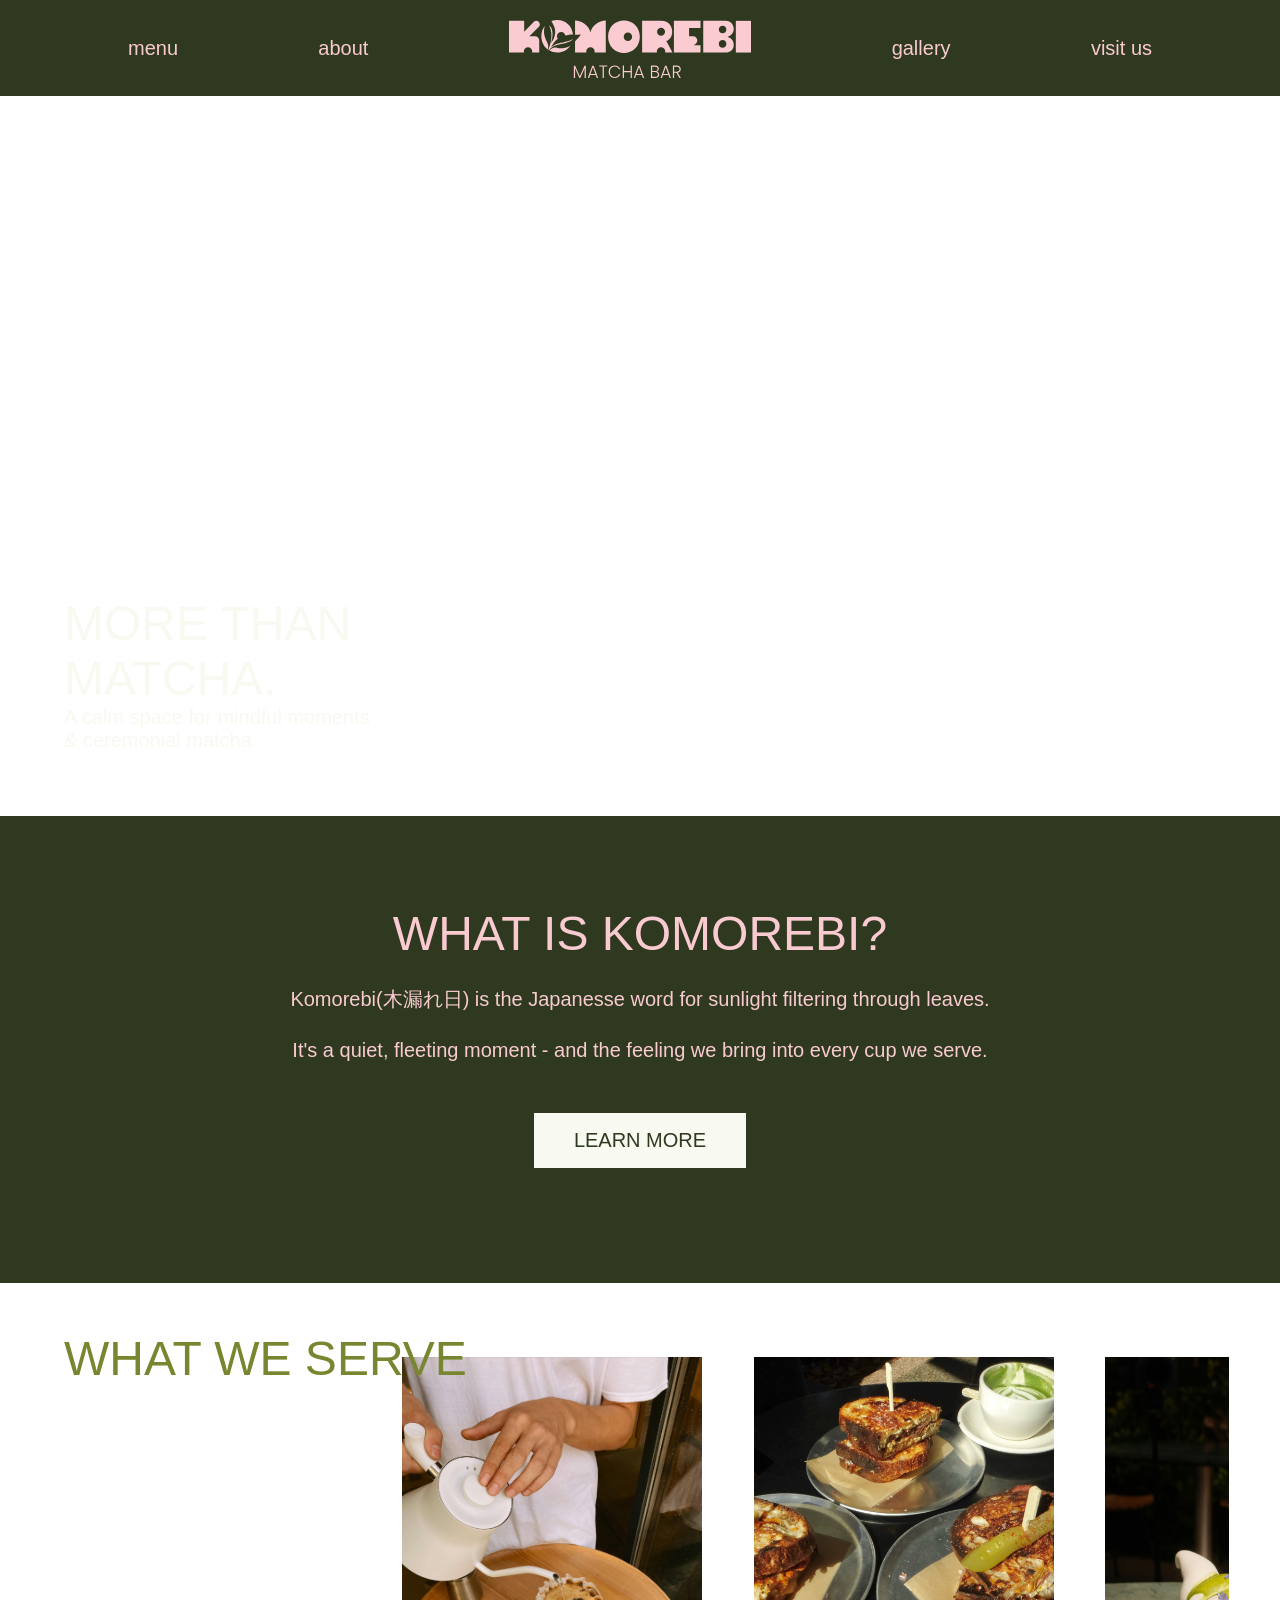
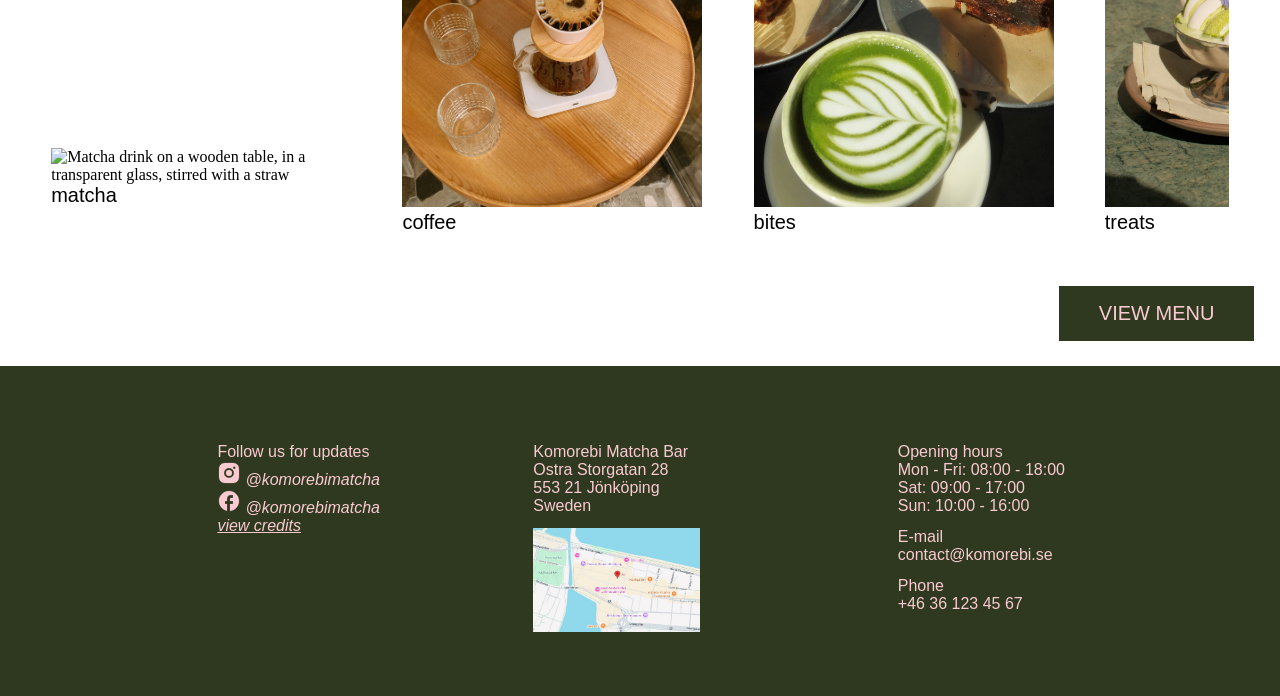
==== commit 6e7d741a: "Small changes :)" ====
--- a/index.html
+++ b/index.html
@@ -16,7 +16,7 @@
       <a href="index.html"
         ><img src="PHOTOS/logo.svg" alt="Komorebi matcha bar logo"
       /></a>
-      <a href="gallery.html">gallery</a>
+      <a href="">gallery</a>
       <a href="visit.html">visit us</a>
     </header>
     <main>
@@ -86,7 +86,7 @@
           <img src="PHOTOS\facebook-icon.svg" alt="Facebook app logo" />
           <a href="">@komorebimatcha</a>
         </div>
-        <a href="credits.html">view credits</a>
+        <a href="credits.html" class="active">view credits</a>
       </section>
       <section class="middle">
         <h3>Komorebi Matcha Bar</h3>
--- a/CSS/main.css
+++ b/CSS/main.css
@@ -154,9 +154,9 @@
     display: flex;
     justify-content: space-between;
     align-items: center;
-    padding: 1vw 15vw;
+    padding: 1vw 10vw;
     position: fixed;
-    width: 100%;
+    width: 100vw;
     top: 0;
     height: 6rem;
     z-index: 2;
@@ -174,6 +174,10 @@
 header a {
     color: var(--pink);
     text-decoration: none;
+}
+
+.active {
+    text-decoration: underline;
 }
 
 footer {
--- a/CSS/home.css
+++ b/CSS/home.css
@@ -15,7 +15,7 @@
     display: flex;
     flex-direction: column;
     align-items: center;
-    padding: 5vw;
+    padding: 7vw 5vw;
     gap: 2vw;
     background-color: var(--dark-green);
     color: var(--pink);
@@ -32,6 +32,7 @@
     margin: 0;
     position: relative;
     z-index: 1;
+    left: 5vw;
 }
 
 #items {
@@ -43,24 +44,44 @@
     scrollbar-width: none;
 }
 
-@media (min-width: 1190px) {
+@media(min-width: 1490px ) {
     #serve {
-        margin-top: -8vh;
+        margin-top: -3.3rem;
     }
 
     #serve h1 {
-        top: 8vh;
+        top: 6.5rem;
     }
 }
 
-@media(max-width: 1090px) {
+@media (max-width: 1490px) {
     #serve {
-        margin-top: -7vh;
+        margin-top: -2.5rem;
     }
 
     #serve h1 {
-        top: 7vh;
+        top: 5rem;
     }
+}
+
+@media (max-width: 1390px) {
+    #serve {
+        margin-top: -2rem;
+    }
+
+    /* #serve h1 {
+        top: 4rem;
+    } */
+}
+
+@media(max-width: 1190px) {
+    #serve {
+        margin-top: -1.7rem;
+    }
+
+    /* #serve h1 {
+        top: 3.5rem;
+    } */
 }
 
 @media (min-width: 1090px) {
@@ -74,22 +95,22 @@
         grid-template-columns: repeat( 4 , 250px);
     }
     #serve {
-        margin-top: -6.5vh;
+        margin-top: -1.6rem;
     }
 
-    #serve h1 {
-        top: 6.5vh;
-    }
+    /* #serve h1 {
+        top: 3.3rem;
+    } */
 }
 
 @media (max-width: 900px) {
     #serve {
-        margin-top: -5.5vh;
+        margin-top: -1.3rem;
     }
 
-    #serve h1 {
-        top: 5.5vh;
-    }
+    /* #serve h1 {
+        top: 2.7rem;
+    } */
 }
 
 @media (max-width: 750px) {
@@ -97,12 +118,12 @@
         grid-template-columns: repeat( 4 , 200px);
     }
     #serve {
-        margin-top: -4vh;
+        margin-top: -1rem;
     }
 
-    #serve h1 {
-        top: 4vh;
-    }
+    /* #serve h1 {
+        top: 2rem;
+    } */
 }
 
 @media (max-width: 600px) {
@@ -110,12 +131,12 @@
         grid-template-columns: repeat( 4 , 150px);
     }
     #serve {
-        margin-top: -3.2vh;
+        margin-top: -0.8rem;
     }
 
-    #serve h1 {
-        top: 3.2vh;
-    }
+    /* #serve h1 {
+        top: 1.6rem;
+    } */
 }
 
 @media (max-width: 450px) {
@@ -123,12 +144,12 @@
         grid-template-columns: repeat( 4 , 100px);
     }
     #serve {
-        margin-top: -2.3vh;
+        margin-top: -0.6rem;
     }
 
-    #serve h1 {
-        top: 2.3vh;
-    }
+    /* #serve h1 {
+        top: 1.2rem;
+    } */
 }
 
 .serve-item {
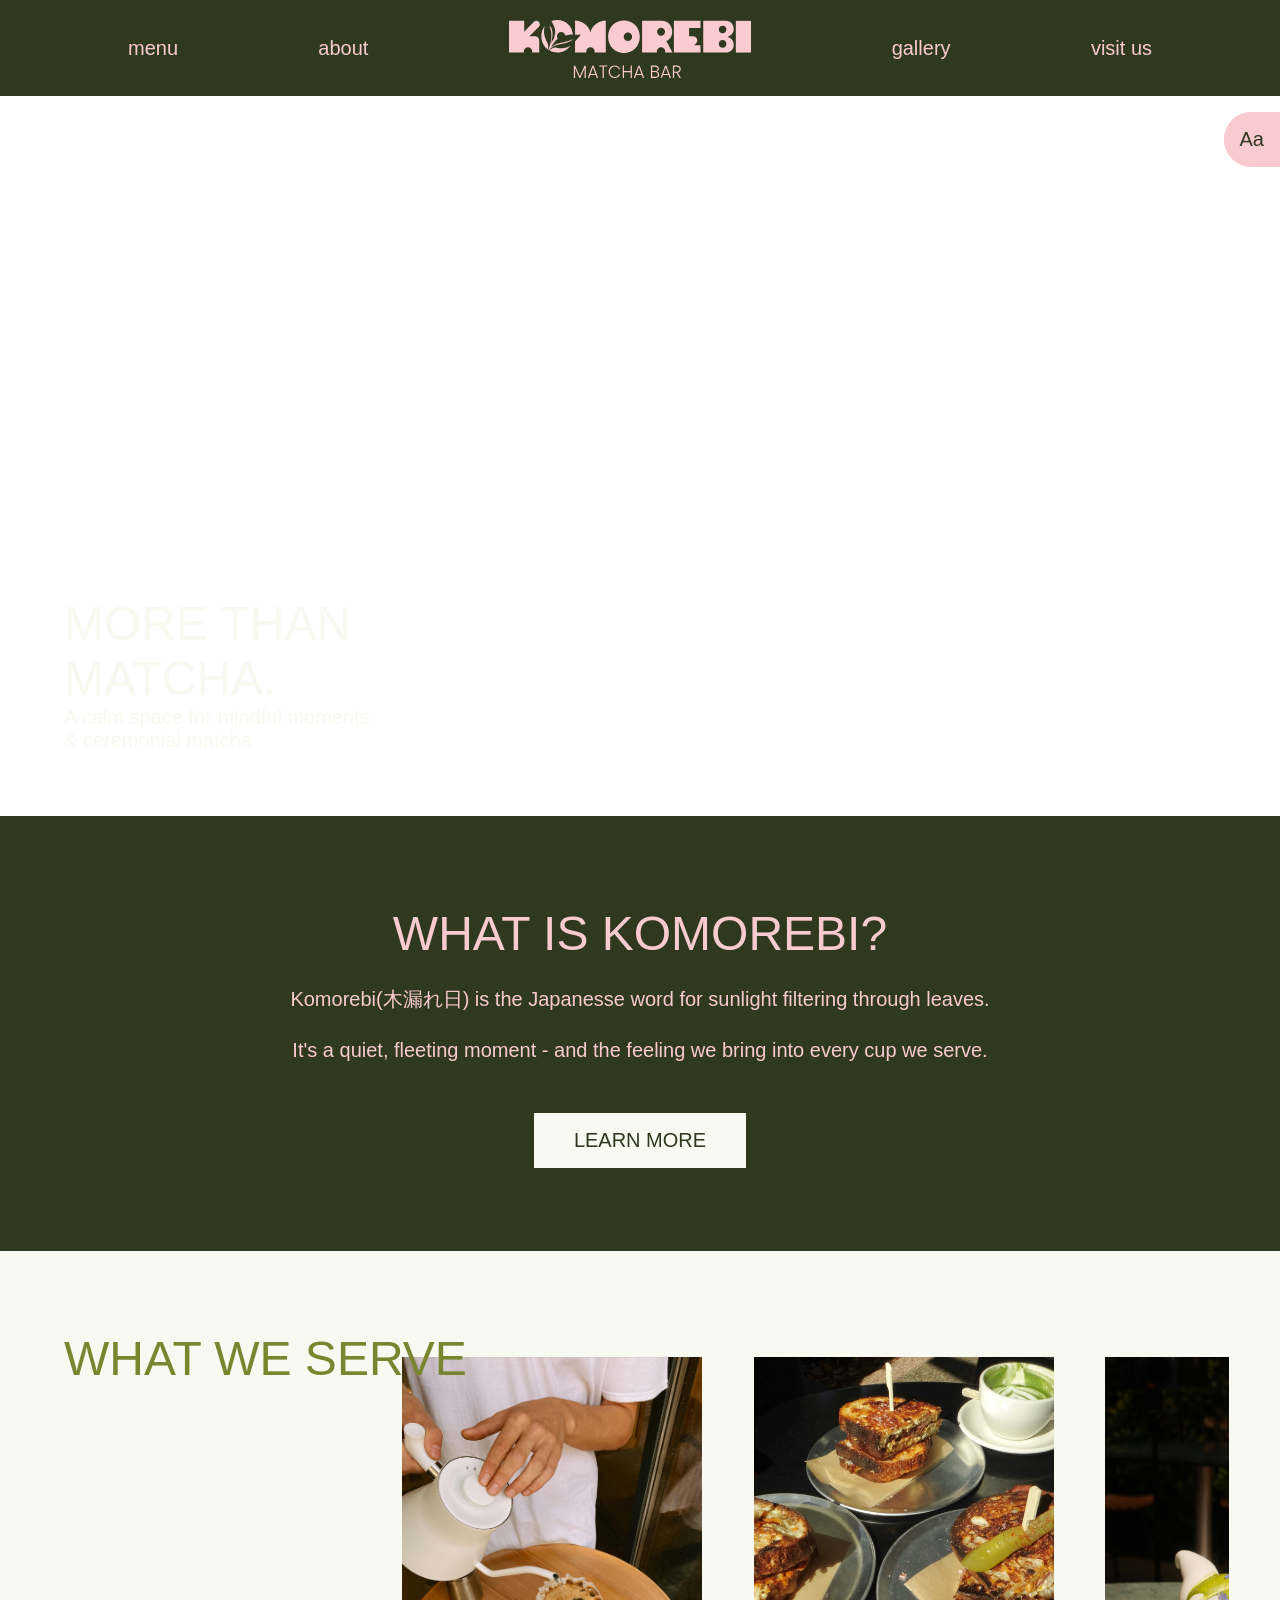
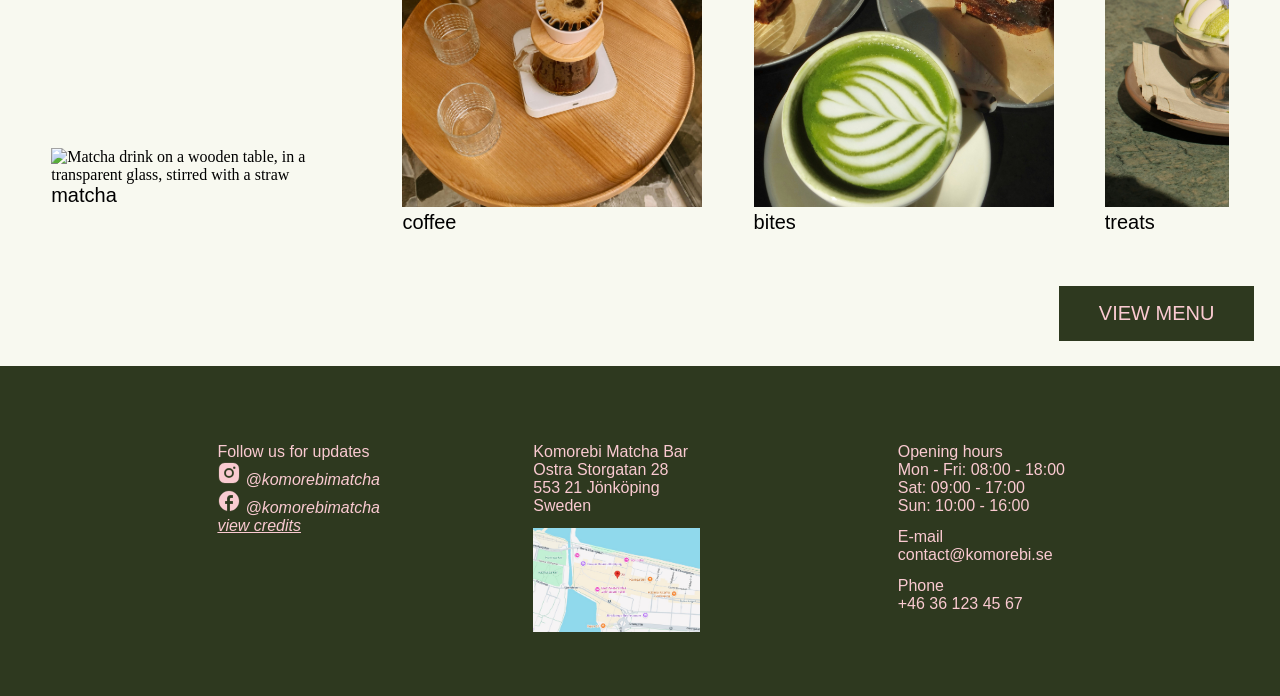
==== commit 76358536: "A BUTTON!!!!" ====
--- a/index.html
+++ b/index.html
@@ -7,6 +7,7 @@
     <link rel="stylesheet" href="https://use.typekit.net/qrz1wng.css" />
     <link rel="stylesheet" href="CSS/main.css" />
     <link rel="stylesheet" href="CSS/home.css" />
+    <script src="JS\main.js" defer></script>
     <title>Komorebi - Matcha Bar</title>
   </head>
   <body>
@@ -19,6 +20,7 @@
       <a href="">gallery</a>
       <a href="visit.html">visit us</a>
     </header>
+    <div id="changefont"><button id="font">Aa</button></div>
     <main>
       <section id="hero">
         <h1>MORE THAN <br />MATCHA.</h1>
--- a/CSS/main.css
+++ b/CSS/main.css
@@ -21,7 +21,7 @@
         font-size: 1.7rem;
     }
 
-    p,h3,a,input::placeholder, textarea::placeholder, input, textarea {
+    p,h3,a,li,input::placeholder, textarea::placeholder, input, textarea {
         font-size: 1.25rem;
     }
 
@@ -39,7 +39,7 @@
         font-size: 10px;
     }
 
-    p, h3, a, input::placeholder, textarea::placeholder, input, textarea {
+    p, h3, a,li, input::placeholder, textarea::placeholder, input, textarea {
         font-size: 1.5rem;
     }
 
@@ -61,7 +61,7 @@
         font-size: 8px;
     }
 
-    p,h3,a,input::placeholder, textarea::placeholder, input, textarea {
+    p,h3,a,li,input::placeholder, textarea::placeholder, input, textarea {
         font-size: 2rem;
     }
 
@@ -83,7 +83,7 @@
         font-size: 6px;
     }
 
-    p,h3,a,input::placeholder, textarea::placeholder, input, textarea {
+    p,h3,a,li,input::placeholder, textarea::placeholder, input, textarea {
         font-size: 2.25rem;
     }
 
@@ -120,6 +120,12 @@
     font-size: 3rem;
 }
 
+.readable {
+    font-family: "azo-sans-uber", sans-serif;
+    font-weight: 400;
+    font-style: normal;
+}
+
 h2 {
     font-family: "poppins", sans-serif;
     font-weight: 300;
@@ -134,7 +140,7 @@
     /* font-size: 1rem; */
 }
 
-p {
+p,li {
     font-family: "poppins", sans-serif;
     font-weight: 300;
     font-style: normal;
@@ -217,4 +223,63 @@
 
 footer .left img {
     height: 1.5rem;
+}
+
+#font {
+    /* position: fixed;
+    top: 6rem;
+    right: 0rem; */
+    margin: 0;
+    /* margin-top: 1rem; */
+    padding: 1rem;
+    border-top-left-radius: 50%;
+    border-bottom-left-radius: 50%;
+    background-color: var(--pink);
+    color: var(--dark-green);
+    border: none;
+    cursor: pointer;
+    font-family: "poppins", sans-serif;
+    font-weight: 300;
+    font-style: normal;
+}
+
+#changefont {
+    background-color: var(--pink);
+    border-top-left-radius: 5rem;
+    border-bottom-left-radius: 5rem;
+    position: fixed;
+    top: 6rem;
+    right: 0rem;
+    margin: 0;
+    padding: 0;
+    margin-top: 1rem;
+    width: fit-content;
+    display: flex;
+    flex-direction: row;
+    gap: 0.5rem;
+}
+
+.deafult {
+    background-color: var(--dark-green);
+    border-radius: 1.4rem;
+    margin: 0.5rem;
+    padding: 0.5rem;
+}
+
+.deafult button {
+    border-radius: 1.2rem;
+    font-family: "poppins", sans-serif;
+    font-weight: 300;
+    font-style: normal;
+    background-color: var(--dark-green);
+    color: var(--pink);
+    padding: 0.1rem 1.5rem;
+    border: none;
+    cursor: pointer;
+    margin:0;
+}
+
+#active {
+    background-color: var(--pink);
+    color: var(--dark-green);
 }
--- a/CSS/home.css
+++ b/CSS/home.css
@@ -25,6 +25,7 @@
 #serve {
     display: flex;
     flex-direction: column;
+    background-color: var(--white);
 }
 
 #serve h1 {
@@ -33,6 +34,7 @@
     position: relative;
     z-index: 1;
     left: 5vw;
+    width: 50%;
 }
 
 #items {
